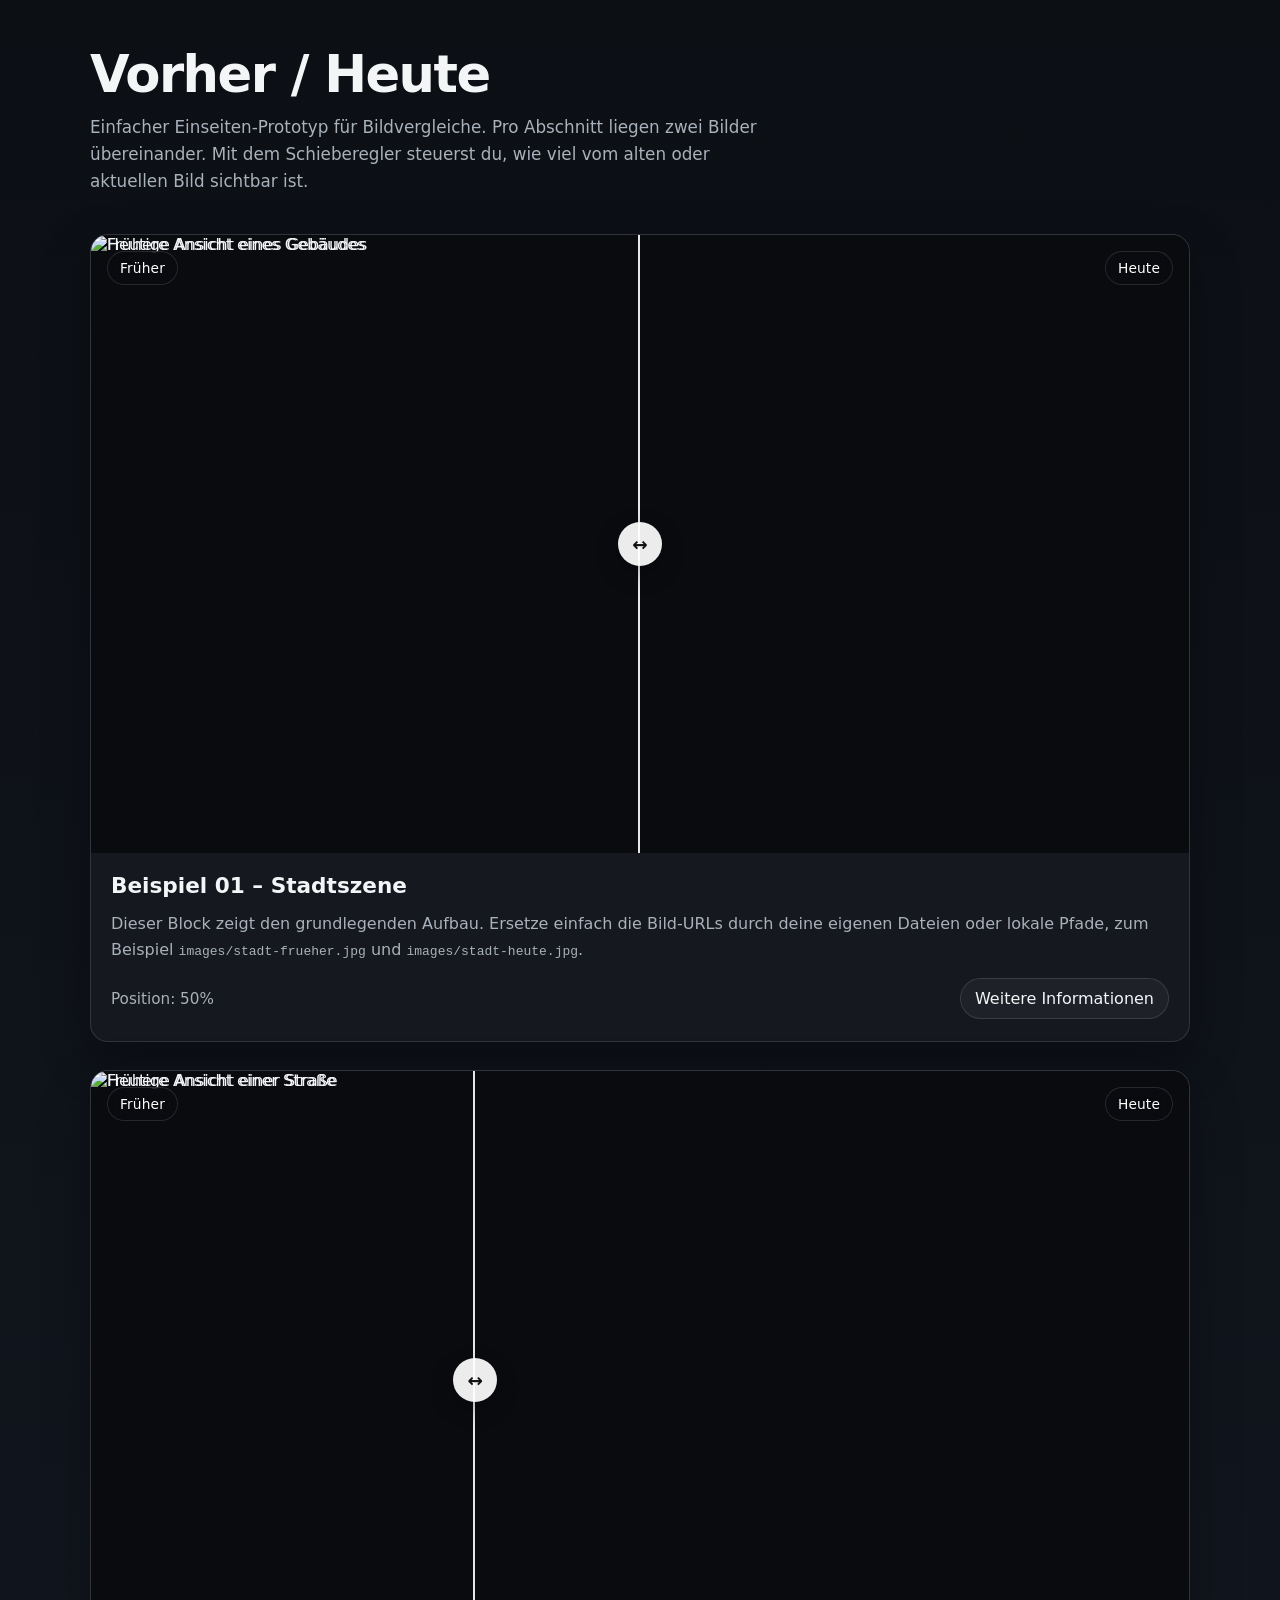
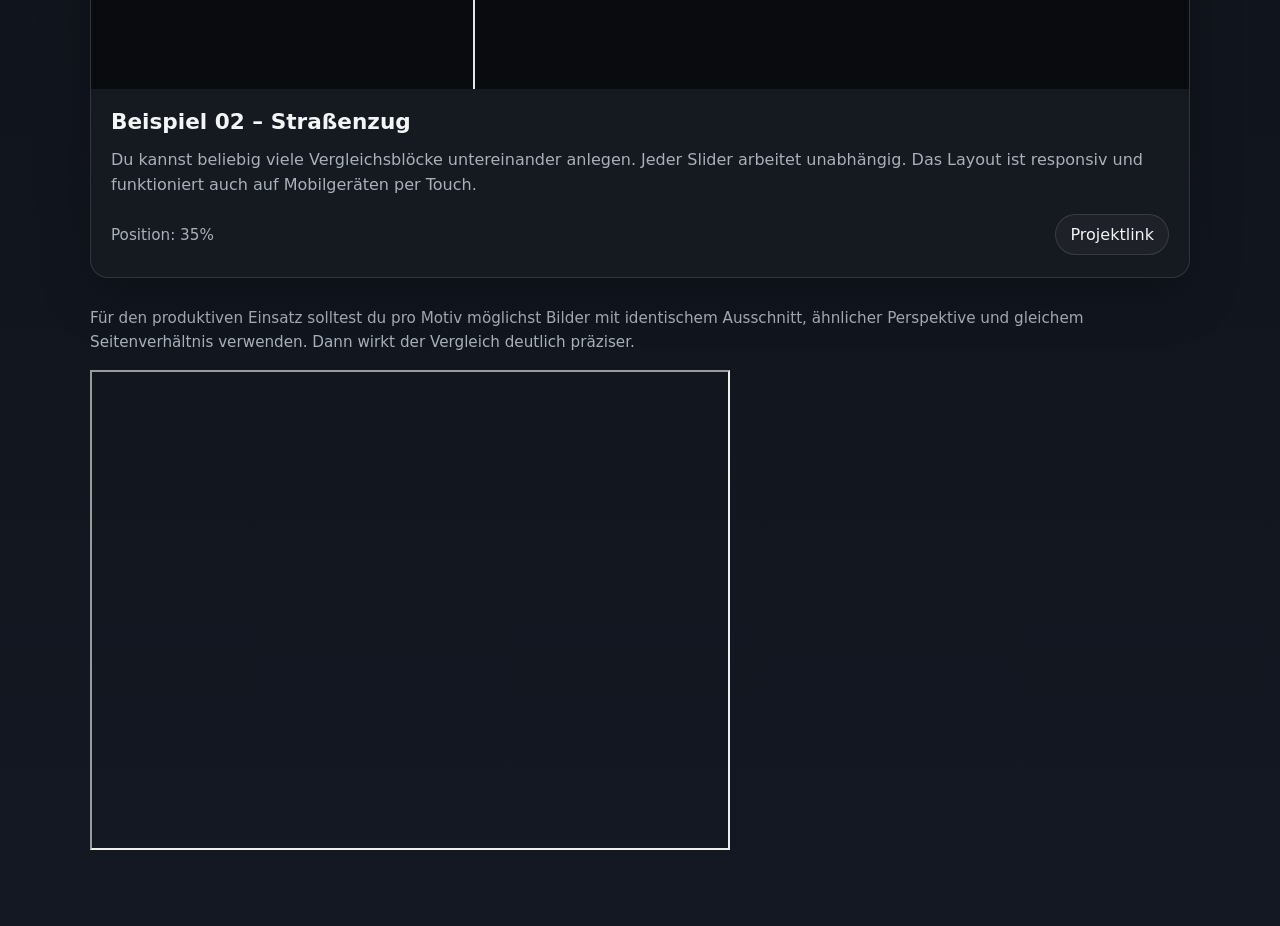
==== lengfurt.history.page v1.html @ 991292e7 "erster Bildvergleich" ====
<!DOCTYPE html>
<html lang="de">
<head>
  <meta charset="UTF-8" />
  <meta name="viewport" content="width=device-width, initial-scale=1.0" />
  <title>Vorher / Heute – Bildvergleich</title>
  <style>
    :root {
      --bg: #0f1115;
      --panel: #171a21;
      --text: #f3f5f7;
      --muted: #a9b1bb;
      --line: rgba(255,255,255,0.12);
      --radius: 18px;
      --shadow: 0 18px 50px rgba(0,0,0,0.28);
      --max-width: 1100px;
    }

    * {
      box-sizing: border-box;
    }

    html, body {
      margin: 0;
      padding: 0;
      background: linear-gradient(180deg, #0c0f14 0%, #131822 100%);
      color: var(--text);
      font-family: Inter, system-ui, -apple-system, BlinkMacSystemFont, "Segoe UI", sans-serif;
    }

    img {
      display: block;
      max-width: 100%;
    }

    a {
      color: inherit;
    }

    .page {
      width: min(100% - 32px, var(--max-width));
      margin: 0 auto;
      padding: 48px 0 72px;
    }

    .hero {
      margin-bottom: 40px;
    }

    .hero h1 {
      margin: 0 0 12px;
      font-size: clamp(2rem, 4vw, 3.6rem);
      line-height: 1.05;
      letter-spacing: -0.03em;
    }

    .hero p {
      margin: 0;
      max-width: 65ch;
      color: var(--muted);
      font-size: 1.05rem;
      line-height: 1.6;
    }

    .gallery {
      display: grid;
      gap: 28px;
    }

    .compare-card {
      background: rgba(23, 26, 33, 0.86);
      backdrop-filter: blur(8px);
      border: 1px solid var(--line);
      border-radius: var(--radius);
      box-shadow: var(--shadow);
      overflow: hidden;
    }

    .compare-media {
      position: relative;
      aspect-ratio: 16 / 9;
      background: #090b0f;
      overflow: hidden;
      user-select: none;
    }

    .compare-media > img,
    .compare-overlay img {
      width: 100%;
      height: 100%;
      object-fit: cover;
      pointer-events: none;
    }

    .compare-base,
    .compare-overlay {
      position: absolute;
      inset: 0;
    }

    .compare-overlay {
      width: 50%;
      overflow: hidden;
      border-right: 2px solid rgba(255,255,255,0.9);
    }

    .compare-handle {
      position: absolute;
      top: 0;
      bottom: 0;
      left: 50%;
      width: 0;
      pointer-events: none;
    }

    .compare-handle::before {
      content: "";
      position: absolute;
      top: 50%;
      left: 0;
      transform: translate(-50%, -50%);
      width: 44px;
      height: 44px;
      border-radius: 999px;
      background: rgba(255,255,255,0.92);
      box-shadow: 0 8px 22px rgba(0,0,0,0.28);
    }

    .compare-handle::after {
      content: "↔";
      position: absolute;
      top: 50%;
      left: 0;
      transform: translate(-50%, -50%);
      color: #111;
      font-size: 1.15rem;
      font-weight: 700;
    }

    .compare-label {
      position: absolute;
      top: 16px;
      z-index: 2;
      padding: 8px 12px;
      border-radius: 999px;
      background: rgba(10, 12, 16, 0.72);
      border: 1px solid rgba(255,255,255,0.12);
      color: #fff;
      font-size: 0.86rem;
      letter-spacing: 0.01em;
      backdrop-filter: blur(8px);
    }

    .compare-label.left {
      left: 16px;
    }

    .compare-label.right {
      right: 16px;
    }

    .compare-range {
      position: absolute;
      inset: 0;
      width: 100%;
      height: 100%;
      margin: 0;
      opacity: 0;
      cursor: ew-resize;
    }

    .compare-content {
      display: grid;
      gap: 12px;
      padding: 20px 20px 22px;
    }

    .compare-content h2 {
      margin: 0;
      font-size: 1.35rem;
      line-height: 1.2;
    }

    .compare-content p {
      margin: 0;
      color: var(--muted);
      line-height: 1.6;
    }

    .compare-meta {
      display: flex;
      flex-wrap: wrap;
      gap: 10px;
      align-items: center;
      justify-content: space-between;
      padding-top: 4px;
    }

    .compare-link {
      text-decoration: none;
      border: 1px solid var(--line);
      background: rgba(255,255,255,0.04);
      padding: 10px 14px;
      border-radius: 999px;
      transition: transform 0.2s ease, background 0.2s ease, border-color 0.2s ease;
    }

    .compare-link:hover,
    .compare-link:focus-visible {
      transform: translateY(-1px);
      background: rgba(255,255,255,0.08);
      border-color: rgba(255,255,255,0.25);
      outline: none;
    }

    .slider-value {
      color: var(--muted);
      font-size: 0.95rem;
    }

    .footer-note {
      margin-top: 28px;
      color: var(--muted);
      font-size: 0.95rem;
      line-height: 1.6;
    }

    @media (max-width: 720px) {
      .page {
        width: min(100% - 20px, var(--max-width));
        padding-top: 28px;
      }

      .compare-content {
        padding: 16px;
      }

      .compare-label {
        top: 12px;
        font-size: 0.8rem;
      }

      .compare-label.left {
        left: 12px;
      }

      .compare-label.right {
        right: 12px;
      }
    }
  </style>
</head>
<body>
  <main class="page">
    <header class="hero">
      <h1>Vorher / Heute</h1>
      <p>
        Einfacher Einseiten-Prototyp für Bildvergleiche. Pro Abschnitt liegen zwei Bilder übereinander.
        Mit dem Schieberegler steuerst du, wie viel vom alten oder aktuellen Bild sichtbar ist.
      </p>
    </header>

    <section class="gallery">
      <article class="compare-card">
        <div class="compare-media" data-compare>
          <div class="compare-label left">Früher</div>
          <div class="compare-label right">Heute</div>

          <img
            class="compare-base"
            src="https://images.unsplash.com/photo-1460317442991-0ec209397118?auto=format&fit=crop&w=1600&q=80"
            alt="Heutige Ansicht eines Gebäudes"
          />

          <div class="compare-overlay">
            <img
              src="https://images.unsplash.com/photo-1511818966892-d7d671e672a2?auto=format&fit=crop&w=1600&q=80"
              alt="Frühere Ansicht eines Gebäudes"
            />
          </div>

          <div class="compare-handle" aria-hidden="true"></div>

          <input
            class="compare-range"
            type="range"
            min="0"
            max="100"
            value="50"
            aria-label="Bildvergleich verschieben"
          />
        </div>

        <div class="compare-content">
          <h2>Beispiel 01 – Stadtszene</h2>
          <p>
            Dieser Block zeigt den grundlegenden Aufbau. Ersetze einfach die Bild-URLs durch deine eigenen Dateien
            oder lokale Pfade, zum Beispiel <code>images/stadt-frueher.jpg</code> und <code>images/stadt-heute.jpg</code>.
          </p>
          <div class="compare-meta">
            <span class="slider-value">Position: 50%</span>
            <a class="compare-link" href="#" onclick="return false;">Weitere Informationen</a>
          </div>
        </div>
      </article>

      <article class="compare-card">
        <div class="compare-media" data-compare>
          <div class="compare-label left">Früher</div>
          <div class="compare-label right">Heute</div>

          <img
            class="compare-base"
            src="https://images.unsplash.com/photo-1494526585095-c41746248156?auto=format&fit=crop&w=1600&q=80"
            alt="Heutige Ansicht einer Straße"
          />

          <div class="compare-overlay">
            <img
              src="https://images.unsplash.com/photo-1480714378408-67cf0d13bc1b?auto=format&fit=crop&w=1600&q=80"
              alt="Frühere Ansicht einer Straße"
            />
          </div>

          <div class="compare-handle" aria-hidden="true"></div>

          <input
            class="compare-range"
            type="range"
            min="0"
            max="100"
            value="35"
            aria-label="Bildvergleich verschieben"
          />
        </div>

        <div class="compare-content">
          <h2>Beispiel 02 – Straßenzug</h2>
          <p>
            Du kannst beliebig viele Vergleichsblöcke untereinander anlegen. Jeder Slider arbeitet unabhängig.
            Das Layout ist responsiv und funktioniert auch auf Mobilgeräten per Touch.
          </p>
          <div class="compare-meta">
            <span class="slider-value">Position: 35%</span>
            <a class="compare-link" href="#" onclick="return false;">Projektlink</a>
          </div>
        </div>
      </article>
    </section>

    <p class="footer-note">
      Für den produktiven Einsatz solltest du pro Motiv möglichst Bilder mit identischem Ausschnitt,
      ähnlicher Perspektive und gleichem Seitenverhältnis verwenden. Dann wirkt der Vergleich deutlich präziser.
    </p>

    <iframe src="https://www.google.com/maps/d/embed?mid=1ggDm_IBhAO5Al_2fngC7RQu9NAcwdJE&ehbc=2E312F" width="640" height="480"></iframe>
  </main>

  <script>
    const compareBlocks = document.querySelectorAll('[data-compare]');

    compareBlocks.forEach((block) => {
      const range = block.querySelector('.compare-range');
      const overlay = block.querySelector('.compare-overlay');
      const handle = block.querySelector('.compare-handle');
      const card = block.closest('.compare-card');
      const valueLabel = card.querySelector('.slider-value');

      const updateSlider = (value) => {
        overlay.style.width = `${value}%`;
        handle.style.left = `${value}%`;
        valueLabel.textContent = `Position: ${value}%`;
      };

      updateSlider(range.value);

      range.addEventListener('input', (event) => {
        updateSlider(event.target.value);
      });
    });
  </script>
</body>
</html>
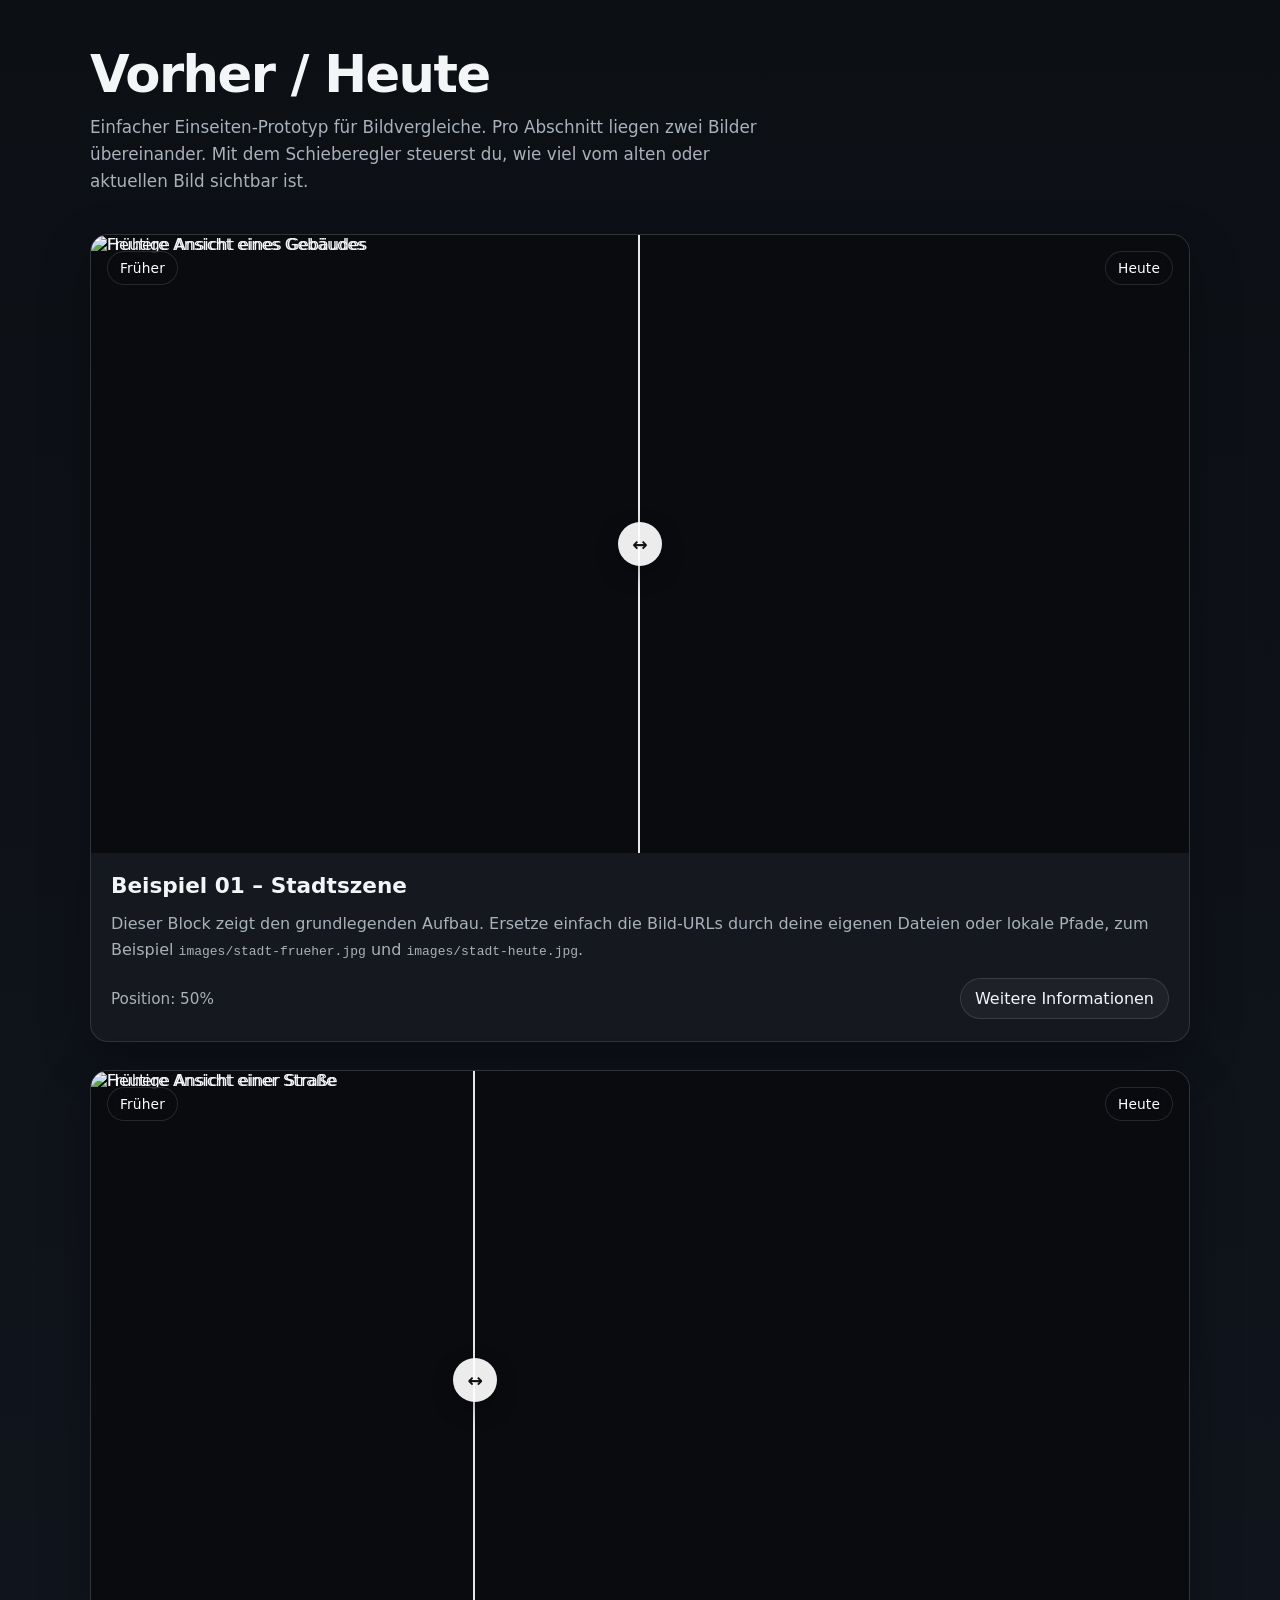
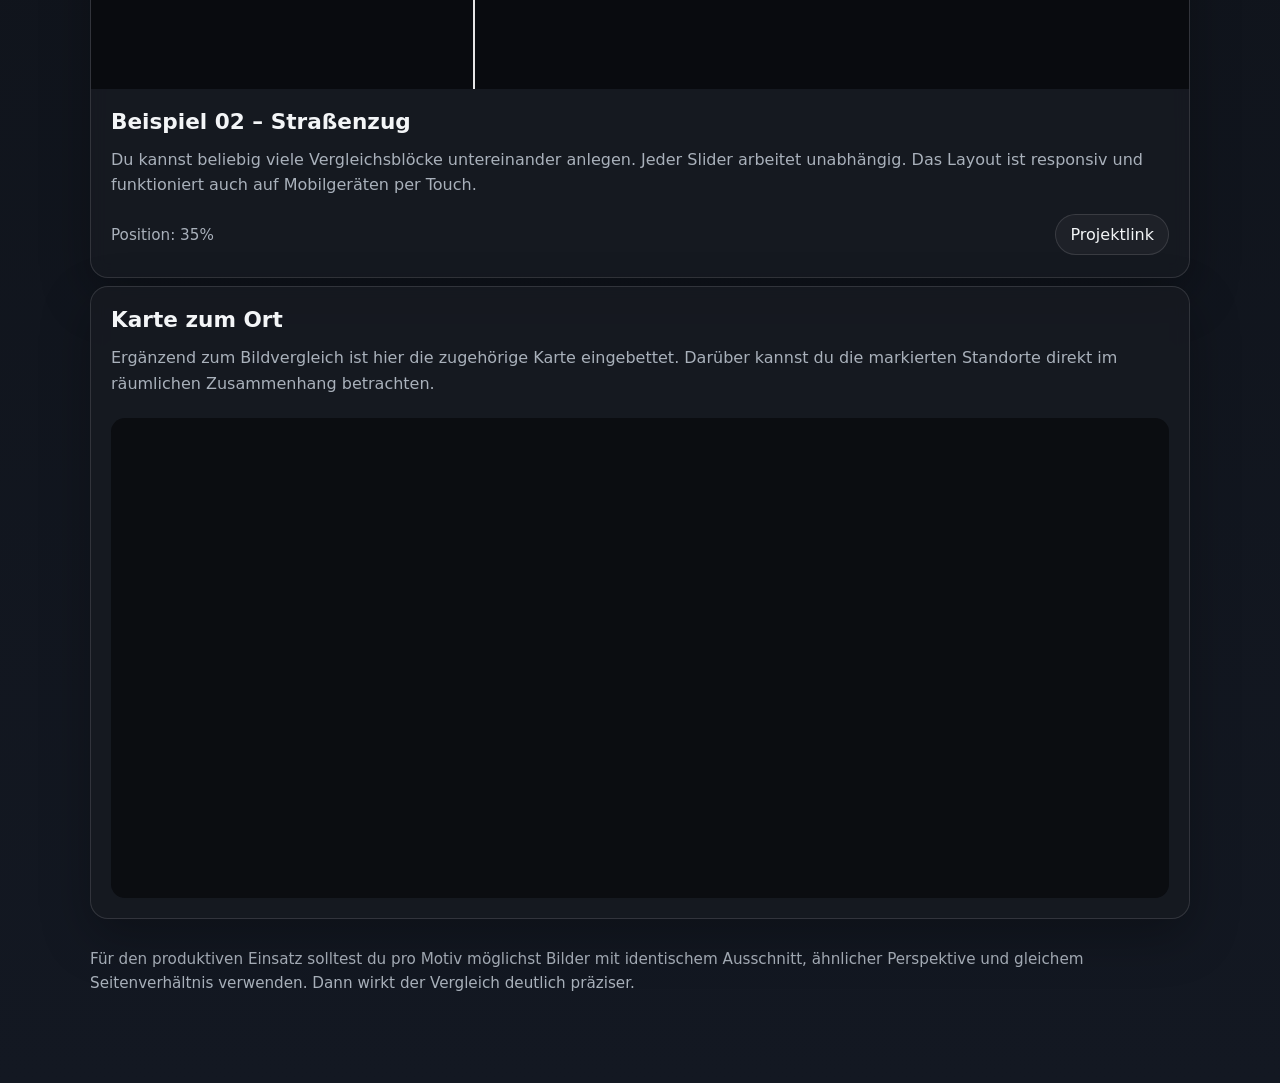
==== commit 2c41f43d: "Karte hinzugefügt" ====
--- a/lengfurt.history.page v1.html
+++ b/lengfurt.history.page v1.html
@@ -218,6 +218,23 @@
       font-size: 0.95rem;
     }
 
+    .map-section {
+      margin-top: 8px;
+    }
+
+    .map-embed {
+      padding: 0 20px 20px;
+    }
+
+    .map-embed iframe {
+      display: block;
+      width: 100%;
+      min-height: 480px;
+      border: 0;
+      border-radius: 14px;
+      background: #0b0d11;
+    }
+
     .footer-note {
       margin-top: 28px;
       color: var(--muted);
@@ -246,6 +263,14 @@
 
       .compare-label.right {
         right: 12px;
+      }
+
+      .map-embed {
+        padding: 0 16px 16px;
+      }
+
+      .map-embed iframe {
+        min-height: 360px;
       }
     }
   </style>
@@ -348,12 +373,31 @@
       </article>
     </section>
 
+    <section class="map-section" aria-labelledby="karte-titel">
+      <div class="compare-card">
+        <div class="compare-content">
+          <h2 id="karte-titel">Karte zum Ort</h2>
+          <p>
+            Ergänzend zum Bildvergleich ist hier die zugehörige Karte eingebettet. Darüber kannst du die markierten Standorte direkt im räumlichen Zusammenhang betrachten.
+          </p>
+        </div>
+        <div class="map-embed">
+          <iframe
+            src="https://www.google.com/maps/d/embed?mid=1ggDm_IBhAO5Al_2fngC7RQu9NAcwdJE&ehbc=2E312F"
+            width="640"
+            height="480"
+            loading="lazy"
+            referrerpolicy="no-referrer-when-downgrade"
+            title="Google My Maps Karte"
+          ></iframe>
+        </div>
+      </div>
+    </section>
+
     <p class="footer-note">
       Für den produktiven Einsatz solltest du pro Motiv möglichst Bilder mit identischem Ausschnitt,
       ähnlicher Perspektive und gleichem Seitenverhältnis verwenden. Dann wirkt der Vergleich deutlich präziser.
     </p>
-
-    <iframe src="https://www.google.com/maps/d/embed?mid=1ggDm_IBhAO5Al_2fngC7RQu9NAcwdJE&ehbc=2E312F" width="640" height="480"></iframe>
   </main>
 
   <script>
